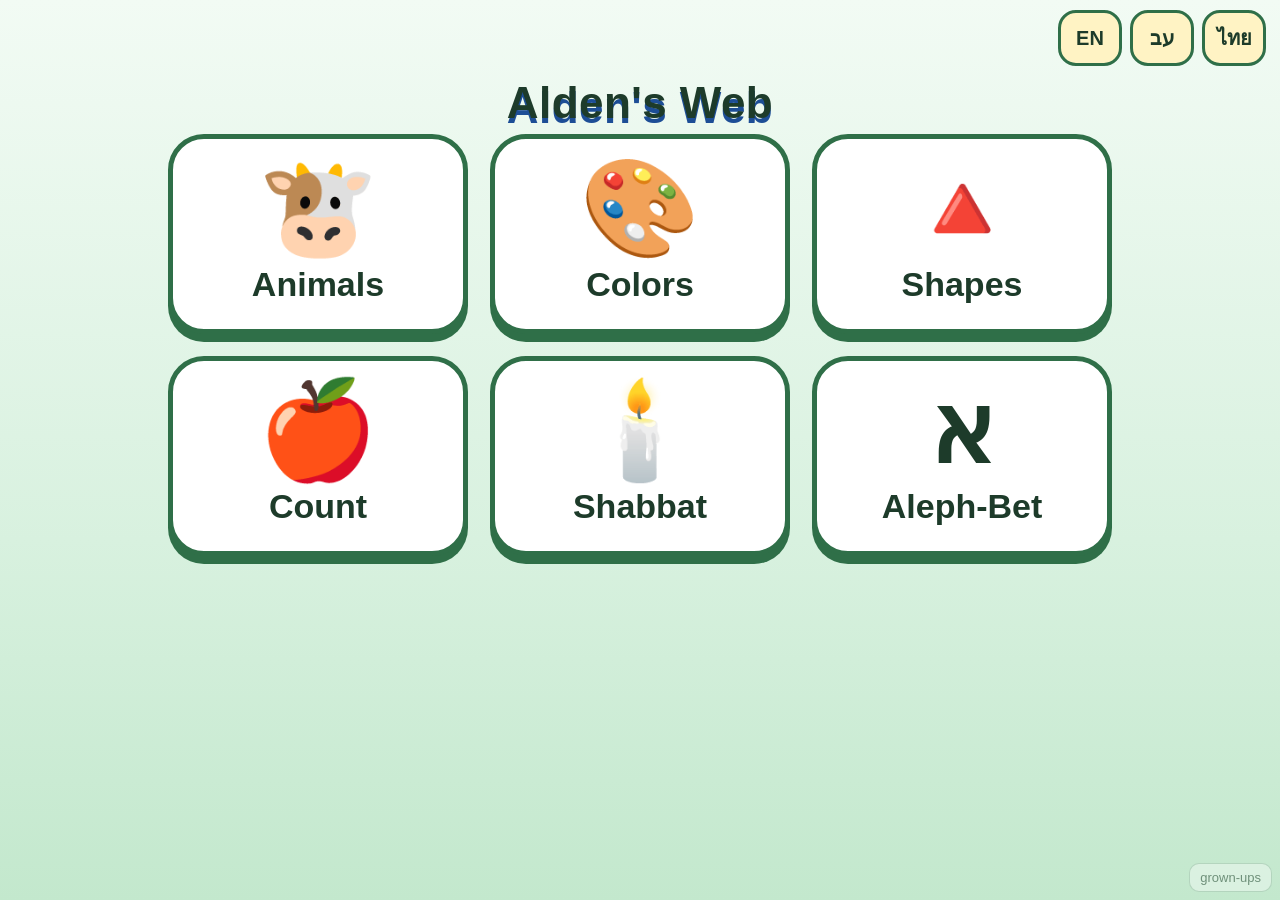
==== index.html @ 3b0b638e "Initial site for alden" ====
<!DOCTYPE html>
<html lang="en">
<head>
  <meta charset="UTF-8">
  <meta name="viewport" content="width=device-width, initial-scale=1, maximum-scale=1, user-scalable=no, viewport-fit=cover">
  <meta name="apple-mobile-web-app-capable" content="yes">
  <meta name="mobile-web-app-capable" content="yes">
  <meta name="apple-mobile-web-app-title" content="Alden's Web">
  <meta name="theme-color" content="#2f9e57">
  <title>Alden's Web</title>
  <link rel="icon" href="apple-touch-icon.png">
  <link rel="apple-touch-icon" href="apple-touch-icon.png">
  <link rel="manifest" href="manifest.webmanifest">
  <link rel="stylesheet" href="css/site.css">
  <link rel="stylesheet" href="css/tap.css">
  <link rel="stylesheet" href="css/alden.css">
</head>
<body class="tap-body home toddler">
  <main id="tap-app"></main>
  <button type="button" class="grownups" id="grownups" aria-label="Grown-ups: long-press or double-tap to open">grown-ups</button>
  <div class="grownups-panel" id="grownups-panel" hidden role="dialog" aria-modal="true" aria-label="For parents">
    <div class="grownups-card">
      <h2>For parents</h2>
      <p>Tap a game. A voice asks for a picture. Any tap is fine: the picture that was tapped is named slowly in English, then Hebrew and Thai (switch them with the buttons at the top). There are no timers, no scores, and no losing screens. Each round is three finds and ends with a cheer.</p>
      <p>Hebrew and Thai are spoken only if this device has a Hebrew or Thai voice installed (iPad: Settings → Accessibility → Spoken Content → Voices). Please have the Thai words checked first; see thai-review.md.</p>
      <button type="button" id="grownups-close">Close</button>
    </div>
  </div>
  <script src="settings.js"></script>
  <script src="games/words.js"></script>
  <script src="games/tap.js"></script>
  <script>
    /* Grown-ups corner: a single tap does nothing. Long-press (0.8 s) or double-tap opens it. */
    (function () {
      var btn = document.getElementById("grownups"), panel = document.getElementById("grownups-panel");
      var hold = 0, lastTap = 0;
      function open() { panel.hidden = false; }
      btn.addEventListener("pointerdown", function () { hold = setTimeout(open, 800); });
      ["pointerup", "pointerleave", "pointercancel"].forEach(function (ev) { btn.addEventListener(ev, function () { clearTimeout(hold); }); });
      btn.addEventListener("click", function () { var now = Date.now(); if (now - lastTap < 400) open(); lastTap = now; });
      btn.addEventListener("contextmenu", function (e) { e.preventDefault(); });
      document.getElementById("grownups-close").addEventListener("click", function () { panel.hidden = true; });
      /* Lock page scrolling while a game is on screen. */
      function mark() { document.body.classList.toggle("playing", !!location.hash.replace("#", "")); }
      window.addEventListener("hashchange", mark); mark();
    })();
  </script>
</body>
</html>
---- css/site.css ----
:root {
  --ink: #16356b;
  --ink-soft: #3d6494;
  --sky-top: #c5ecff;
  --sky-mid: #5eb6ff;
  --sky-deep: #2b86f0;
  --line: #1d4e96;
  --sun: #ffe14a;
  --white: #ffffff;
  --shadow: 0 8px 0 #1d4e96;
  --font: "Chalkboard SE", "Comic Sans MS", "Marker Felt", "Trebuchet MS", "Segoe Print", sans-serif;
}

* {
  box-sizing: border-box;
}

html {
  touch-action: manipulation;
  -webkit-text-size-adjust: 100%;
}

body {
  margin: 0;
  min-height: 100vh;
  min-height: 100dvh;
  min-height: var(--app-h, 100dvh);
  color: var(--ink);
  font-family: var(--font);
  font-size: 22px;
  line-height: 1.35;
  background: linear-gradient(180deg, var(--sky-top) 0%, var(--sky-mid) 46%, var(--sky-deep) 100%);
  padding:
    env(safe-area-inset-top)
    env(safe-area-inset-right)
    env(safe-area-inset-bottom)
    env(safe-area-inset-left);
}

body.home,
body.game {
  position: relative;
  overflow-x: hidden;
}

button,
a {
  font-family: inherit;
  touch-action: manipulation;
  -webkit-tap-highlight-color: transparent;
  -webkit-touch-callout: none;
  user-select: none;
}

button {
  cursor: pointer;
  border: 0;
  color: inherit;
}

.sky {
  position: absolute;
  inset: 0;
  pointer-events: none;
  overflow: hidden;
}

/* The sky decoration only. Yellow action buttons also use the class
   name "sun", and this rule must not pull them out of the button bar. */
.sky > .sun {
  position: absolute;
  top: 18px;
  right: 22px;
  width: 92px;
  height: 92px;
  border-radius: 50%;
  background: var(--sun);
  box-shadow: 0 0 0 12px rgba(255, 225, 74, 0.45);
}

.cloud {
  position: absolute;
  height: 46px;
  background: #fff;
  border-radius: 40px;
  opacity: 0.92;
}

.cloud:before,
.cloud:after {
  content: "";
  position: absolute;
  background: #fff;
  border-radius: 50%;
}

.cloud-a {
  width: 130px;
  top: 46px;
  left: 6%;
}

.cloud-a:before {
  width: 54px;
  height: 54px;
  top: -28px;
  left: 22px;
}

.cloud-a:after {
  width: 40px;
  height: 40px;
  top: -18px;
  left: 62px;
}

.cloud-b {
  width: 100px;
  top: 120px;
  right: 18%;
}

.cloud-b:before {
  width: 42px;
  height: 42px;
  top: -22px;
  left: 18px;
}

.cloud-c {
  width: 112px;
  top: 188px;
  left: 22px;
}

.cloud-c:before {
  width: 46px;
  height: 46px;
  top: -22px;
  left: 14px;
}

.cloud-c:after {
  width: 34px;
  height: 34px;
  top: -14px;
  left: 50px;
}

.wrap {
  position: relative;
  z-index: 1;
  width: min(980px, 100%);
  margin: 0 auto;
  padding: 28px 22px 16px;
}

.hero {
  text-align: center;
  margin-bottom: 18px;
}

.hello {
  margin: 0 0 4px;
  font-size: 26px;
  color: #fff;
  text-shadow: 0 2px 0 rgba(29, 78, 150, 0.35);
}

h1 {
  margin: 0;
  font-size: clamp(52px, 9vw, 88px);
  line-height: 0.95;
  color: #fff;
  text-shadow: 0 5px 0 #1d4e96;
  letter-spacing: 0.01em;
}

.tag {
  margin: 10px 0 0;
  font-size: 26px;
  color: #fff;
}

.game-list {
  display: flex;
  flex-wrap: wrap;
  justify-content: center;
  gap: 18px;
  margin-top: 12px;
}

.game-card {
  flex: 1 1 340px;
  max-width: 560px;
  min-height: 196px;
  display: grid;
  grid-template-columns: 116px 1fr;
  grid-template-areas:
    "emoji title"
    "emoji about"
    "emoji play";
  gap: 6px 16px;
  align-items: center;
  padding: 18px 20px 18px 16px;
  background: var(--white);
  color: var(--ink);
  text-decoration: none;
  border: 4px solid var(--line);
  border-radius: 32px;
  box-shadow: var(--shadow);
}

.game-card:active {
  transform: translateY(4px);
  box-shadow: 0 4px 0 #1d4e96;
}

.game-emoji {
  grid-area: emoji;
  width: 108px;
  height: 108px;
  display: grid;
  place-items: center;
  border-radius: 50%;
  background: var(--accent, var(--sun));
  border: 4px solid var(--line);
  font-size: 62px;
  line-height: 1;
}

.game-title {
  grid-area: title;
  font-size: clamp(32px, 4vw, 42px);
  font-weight: 800;
  line-height: 1.05;
}

.game-about {
  grid-area: about;
  font-size: 20px;
  color: var(--ink-soft);
}

.play-pill {
  grid-area: play;
  justify-self: start;
  background: #2b86f0;
  color: #fff;
  border-radius: 999px;
  padding: 8px 22px;
  font-size: 22px;
  box-shadow: 0 4px 0 #1d4e96;
}

.parade {
  list-style: none;
  display: flex;
  justify-content: center;
  flex-wrap: wrap;
  gap: 8px 14px;
  margin: 28px 0 8px;
  padding: 0;
  font-size: 42px;
}

.foot {
  position: relative;
  z-index: 1;
  text-align: center;
  color: #fff;
  font-size: 18px;
  padding: 8px 12px 120px;
}

.foot p {
  margin: 0;
}

.parent-note {
  margin: 10px auto 0;
  max-width: 640px;
  text-align: left;
}

.parent-note summary {
  min-height: 44px;
  display: inline-flex;
  align-items: center;
  cursor: pointer;
  color: #fff;
  font-weight: 700;
}

.parent-note p {
  margin-top: 8px;
  background: rgba(255, 255, 255, 0.96);
  color: var(--ink);
  border-radius: 16px;
  padding: 14px 16px;
  line-height: 1.4;
}

.empty-note {
  background: #fff;
  border-radius: 24px;
  padding: 24px;
  color: var(--ink);
}

@media (orientation: landscape) and (max-height: 500px) {
  .sky > .sun {
    width: 64px;
    height: 64px;
  }

  h1 {
    font-size: 48px;
  }
}

@media (prefers-reduced-motion: reduce) {
  .game-card:active {
    transform: none;
  }
}

/* The chat widget is appended to the page. .wrap and .foot each
   create a stacking context, and the panel fades in. Keep the whole
   widget above decorations, clouds, and the footer, and keep the
   panel painted solid so the page cannot show through it. */
.kc-root {
  position: relative;
  z-index: 50;
}

.kc-panel {
  opacity: 1 !important;
}
---- css/tap.css ----
/* Tap games: big, calm, no flashing. Motion is slow and small,
   and turns off completely with prefers-reduced-motion. */
.tap-body { background: linear-gradient(180deg, #eaf7ff 0%, #cdebff 55%, #b5e0ff 100%); min-height: 100vh; }
.tap-top { display: flex; align-items: center; justify-content: space-between; gap: 10px; padding: 10px 14px; flex-wrap: wrap; }
.tap-home { font-size: 28px; font-weight: 800; text-decoration: none; color: var(--ink); background: #fff; border: 4px solid var(--line); border-radius: 999px; padding: 10px 22px; min-height: 64px; display: inline-flex; align-items: center; }
.tap-langs { display: flex; gap: 8px; }
.tap-lang { min-width: 64px; min-height: 56px; font-size: 20px; font-weight: 800; border-radius: 18px; background: #fff; border: 3px solid var(--line) !important; color: var(--ink); opacity: .5; }
.tap-lang[aria-pressed="true"] { opacity: 1; background: #fff3c4; }
.tap-title { text-align: center; font-size: 44px; margin: 6px 0 4px; color: var(--ink); }
.tap-menu { display: grid; grid-template-columns: repeat(auto-fit, minmax(220px, 1fr)); gap: 22px; max-width: 980px; margin: 10px auto 40px; padding: 0 18px; }
.tap-tile { display: flex; flex-direction: column; align-items: center; justify-content: center; gap: 6px; min-height: 200px; border-radius: 36px; background: #fff; border: 5px solid var(--line); box-shadow: 0 8px 0 var(--line); font-size: 34px; font-weight: 800; color: var(--ink); text-decoration: none; }
.tap-tile .big { font-size: 96px; line-height: 1; }
.tap-tile:active { transform: translateY(5px); box-shadow: 0 3px 0 var(--line); }
.tap-stage { max-width: 1000px; margin: 0 auto; padding: 0 16px 40px; }
.tap-ask { display: flex; align-items: center; justify-content: center; gap: 14px; margin: 6px 0 16px; }
.tap-ask p { margin: 0; font-size: 36px; font-weight: 800; text-align: center; }
.tap-again { min-width: 76px; min-height: 76px; border-radius: 50%; font-size: 36px; background: #fff3c4; border: 4px solid var(--line) !important; }
.tap-grid { display: grid; grid-template-columns: repeat(auto-fit, minmax(220px, 1fr)); gap: 24px; }
.tap-choice { min-height: 240px; border-radius: 40px; background: #fff; border: 6px solid var(--line) !important; box-shadow: 0 8px 0 var(--line); display: flex; align-items: center; justify-content: center; font-size: 120px; line-height: 1; transition: transform .35s ease; }
.tap-choice:active { transform: scale(.97); }
.tap-choice.found { background: #e8fbe9; transform: scale(1.04); }
.tap-choice .swatch { width: 160px; height: 160px; border-radius: 50%; border: 5px solid rgba(0,0,0,.15); }
.tap-choice svg { width: 170px; height: 170px; }
.tap-choice .letter { font-size: 150px; font-family: "Arial Hebrew", "SBL Hebrew", "Noto Sans Hebrew", sans-serif; }
.tap-choice .apples { font-size: 64px; display: flex; flex-wrap: wrap; gap: 4px; justify-content: center; max-width: 220px; }
.tap-word { text-align: center; font-size: 30px; min-height: 92px; margin: 14px 0 0; }
.tap-word span { display: inline-block; margin: 0 12px; }
.tap-word .he { font-family: "Arial Hebrew", "Noto Sans Hebrew", sans-serif; direction: rtl; }
.tap-word .th { font-family: "Thonburi", "Noto Sans Thai", sans-serif; }
.tap-dots { display: flex; justify-content: center; gap: 12px; margin-top: 10px; list-style: none; padding: 0; }
.tap-dots li { width: 26px; height: 26px; border-radius: 50%; background: #fff; border: 3px solid var(--line); }
.tap-dots li.on { background: #ffd166; }
.tap-cheer { text-align: center; padding: 30px 10px; }
.tap-cheer .party { font-size: 140px; animation: tap-bob 2.4s ease-in-out infinite; }
.tap-cheer h2 { font-size: 56px; margin: 10px 0; }
.tap-cheer .row { display: flex; gap: 22px; justify-content: center; flex-wrap: wrap; margin-top: 18px; }
.tap-big-btn { min-width: 240px; min-height: 110px; border-radius: 36px; font-size: 36px; font-weight: 800; background: #fff; border: 5px solid var(--line) !important; box-shadow: 0 8px 0 var(--line); color: var(--ink); }
.tap-big-btn.go { background: #c9f2d0; }
@keyframes tap-bob { 0%, 100% { transform: translateY(0); } 50% { transform: translateY(-10px); } }
@media (prefers-reduced-motion: reduce) { .tap-cheer .party { animation: none; } .tap-choice { transition: none; } }
---- css/alden.css ----
/* Alden: two choices fill most of the screen, in portrait and landscape. */
:root { --ink: #1d3b2a; --line: #2f6f48; --sky-deep: #2f9e57; }
.tap-body { background: linear-gradient(180deg, #f2fbf4 0%, #d8f1df 60%, #c3e8cd 100%); }
body.toddler.playing { height: 100vh; height: 100dvh; overflow: hidden; }
body.toddler .tap-stage { display: flex; flex-direction: column; height: calc(100dvh - 86px); max-width: none; padding: 0 2.5vw 1.5vh; }
body.toddler .tap-ask { flex: 0 0 auto; margin: 0 0 1.5vh; }
body.toddler .tap-ask p { font-size: clamp(28px, 4.2vmin, 48px); }
body.toddler .tap-grid { flex: 1 1 auto; min-height: 0; display: grid; gap: 3vmin; grid-template-columns: 1fr; grid-template-rows: 1fr 1fr; }
@media (orientation: landscape) {
  body.toddler .tap-grid { grid-template-columns: 1fr 1fr; grid-template-rows: 1fr; }
}
body.toddler .tap-choice { min-height: 0; height: 100%; border-width: 8px !important; border-radius: 5vmin; font-size: 34vmin; }
body.toddler .tap-choice .swatch { width: 34vmin; height: 34vmin; }
body.toddler .tap-choice svg { width: 36vmin; height: 36vmin; }
body.toddler .tap-choice .letter { font-size: 36vmin; }
body.toddler .tap-choice .apples { font-size: 21vmin; max-width: 70vmin; line-height: 1.1; }
@media (orientation: landscape) {
  body.toddler .tap-choice { font-size: 30vmin; }
  body.toddler .tap-choice .swatch, body.toddler .tap-choice svg { width: 34vmin; height: 34vmin; }
  body.toddler .tap-choice .apples { font-size: 17vmin; max-width: 42vw; }
}
body.toddler .tap-word { flex: 0 0 auto; min-height: 0; margin: 1.2vh 0 0; font-size: clamp(24px, 3.4vmin, 38px); }
body.toddler .tap-dots { flex: 0 0 auto; margin: 0.8vh 0 0; }
/* Grown-ups corner: small, faint, bottom right. Opens on long-press or double-tap. */
.grownups { position: fixed; right: 8px; bottom: 8px; z-index: 50; font-size: 13px; padding: 6px 10px; border-radius: 10px;
  background: rgba(255,255,255,.55); color: #4b6b57; border: 1px solid rgba(47,111,72,.3) !important; opacity: .7; -webkit-user-select: none; user-select: none; -webkit-touch-callout: none; }
.grownups-panel { position: fixed; inset: 0; z-index: 60; background: rgba(20,40,28,.45); display: flex; align-items: center; justify-content: center; padding: 20px; }
.grownups-panel[hidden] { display: none; }
.grownups-card { background: #fff; color: #1d3b2a; max-width: 640px; border-radius: 20px; padding: 18px 22px; font-size: 18px; line-height: 1.45; border: 3px solid #2f6f48; }
.grownups-card h2 { margin: 0 0 8px; font-size: 24px; }
.grownups-card button { margin-top: 8px; font-size: 18px; padding: 8px 18px; border-radius: 999px; background: #d8f1df; border: 2px solid #2f6f48 !important; }
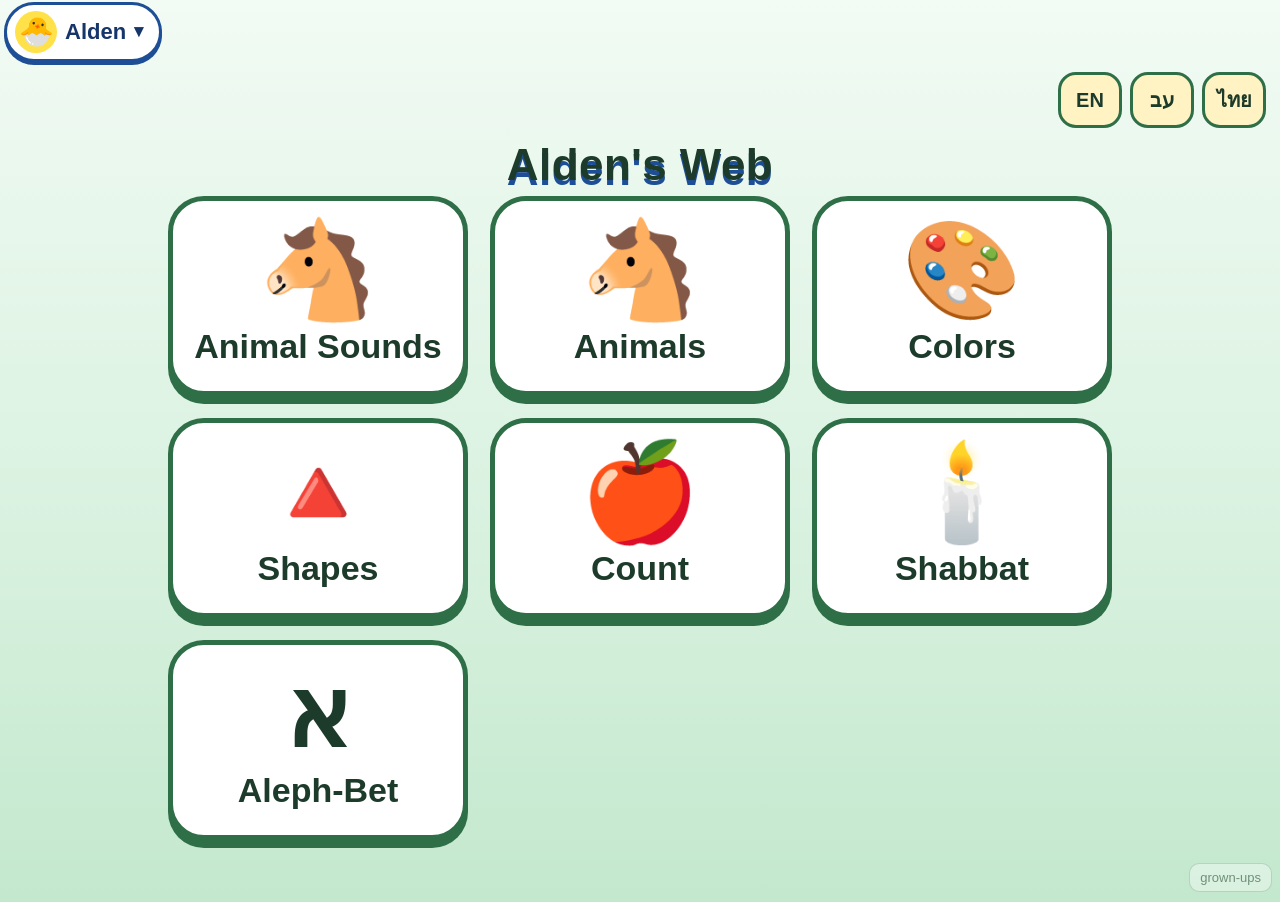
==== commit 4a4bd5df: "Kid switcher on all three sites (bigger pill on Bodhi and Alden)" ====
--- a/index.html
+++ b/index.html
@@ -27,7 +27,9 @@
     </div>
   </div>
   <script src="settings.js"></script>
+  <script src="js/kid-switch.js"></script>
   <script src="games/words.js"></script>
+  <script src="audio/voice.js"></script>
   <script src="games/tap.js"></script>
   <script>
     /* Grown-ups corner: a single tap does nothing. Long-press (0.8 s) or double-tap opens it. */
